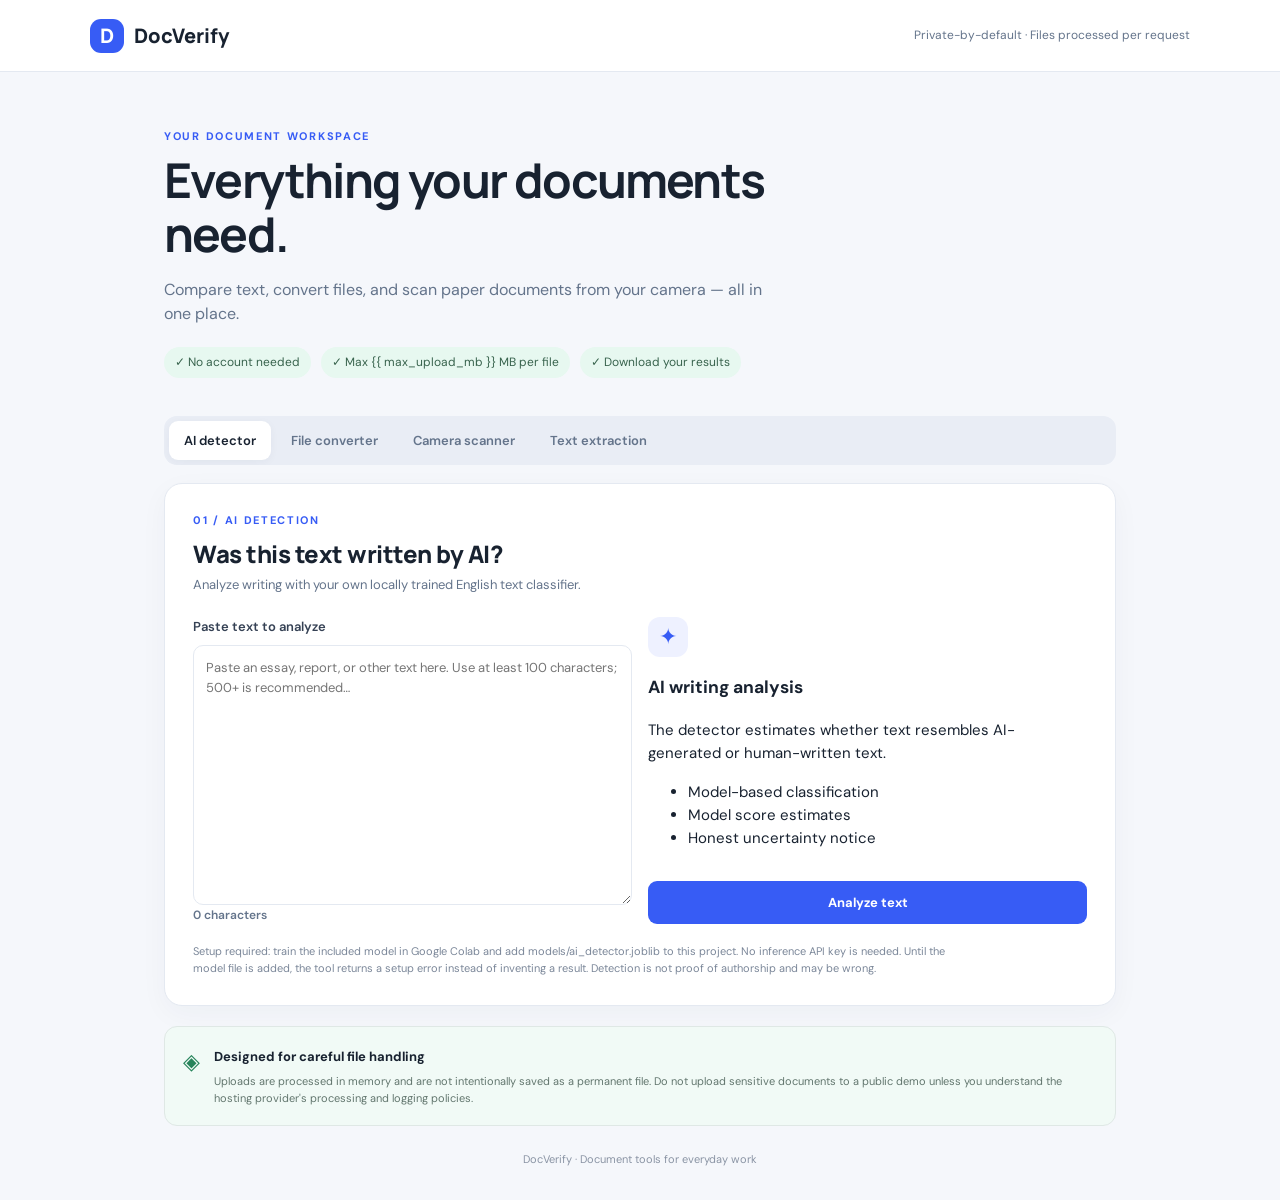
==== templates/index.html @ ef652e16 "Add trained AI text detector" ====
<!doctype html>
<html lang="en">
<head>
  <meta charset="utf-8">
  <meta name="viewport" content="width=device-width,initial-scale=1">
  <meta name="theme-color" content="#f5f7fb">
  <title>DocVerify — Document Toolkit</title>
  <link rel="stylesheet" href="/static/style.css">
</head>
<body>
<header class="topbar">
  <a class="brand" href="/"> <span class="brand-mark">D</span> DocVerify</a>
  <span class="top-note">Private-by-default · Files processed per request</span>
</header>
<main class="wrap">
  <section class="hero">
    <p class="eyebrow">YOUR DOCUMENT WORKSPACE</p>
    <h1>Everything your documents need.</h1>
    <p class="subtitle">Compare text, convert files, and scan paper documents from your camera — all in one place.</p>
    <div class="hero-pills"><span>✓ No account needed</span><span>✓ Max {{ max_upload_mb }} MB per file</span><span>✓ Download your results</span></div>
  </section>

  <nav class="tabs" aria-label="Tools">
    <button class="tab active" data-panel="detect">AI detector</button>
    <button class="tab" data-panel="convert">File converter</button>
    <button class="tab" data-panel="camera">Camera scanner</button>
    <button class="tab" data-panel="extract">Text extraction</button>
  </nav>

  <section class="panel active" id="panel-detect">
    <div class="section-head"><div><p class="eyebrow">01 / AI DETECTION</p><h2>Was this text written by AI?</h2><p>Analyze writing with your own locally trained English text classifier.</p></div></div>
    <div class="two-col">
      <label>Paste text to analyze<textarea id="aiText" rows="12" placeholder="Paste an essay, report, or other text here. Use at least 100 characters; 500+ is recommended…"></textarea><span id="aiCharCount" class="file-label">0 characters</span></label>
      <div class="detector-info">
        <div class="tool-icon">✦</div><h3>AI writing analysis</h3>
        <p>The detector estimates whether text resembles AI-generated or human-written text.</p>
        <ul><li>Model-based classification</li><li>Model score estimates</li><li>Honest uncertainty notice</li></ul>
        <button class="primary full" id="detectAiBtn">Analyze text</button>
      </div>
    </div>
    <div id="aiResult" class="result hidden" aria-live="polite"></div>
    <p class="fineprint">Setup required: train the included model in Google Colab and add models/ai_detector.joblib to this project. No inference API key is needed. Until the model file is added, the tool returns a setup error instead of inventing a result. Detection is not proof of authorship and may be wrong.</p>
  </section>

  <section class="panel" id="panel-convert">
    <div class="section-head"><div><p class="eyebrow">02 / CONVERT</p><h2>Convert your files</h2><p>Turn multiple photos into one PDF or export PDF pages as images.</p></div></div>
    <div class="convert-grid">
      <article class="tool-card">
        <div class="tool-icon">▧</div><h3>Images → PDF</h3><p>Choose up to 30 JPG, PNG, WebP, BMP, or TIFF images.</p>
        <label class="file-drop">Choose images<input id="imagesInput" type="file" accept="image/*" multiple></label>
        <p class="file-label" id="imagesLabel">No images selected</p>
        <button class="primary full" id="imagesPdfBtn">Create PDF</button>
      </article>
      <article class="tool-card">
        <div class="tool-icon">▤</div><h3>PDF → images</h3><p>Export PDF pages as PNG files bundled in a ZIP. Maximum 50 pages.</p>
        <label class="file-drop">Choose PDF<input id="pdfInput" type="file" accept=".pdf,application/pdf"></label>
        <p class="file-label" id="pdfLabel">No PDF selected</p>
        <button class="primary full" id="pdfImagesBtn">Convert PDF</button>
      </article>
    </div>
    <div id="convertResult" class="result hidden" aria-live="polite"></div>
    <p class="fineprint">DOCX/PPTX/XLSX conversion to arbitrary formats is not included yet. Supported document types can be compared or have their text extracted.</p>
  </section>

  <section class="panel" id="panel-camera">
    <div class="section-head"><div><p class="eyebrow">03 / SCAN</p><h2>Scan using your camera</h2><p>Capture multiple pages, review them, then create a single PDF.</p></div></div>
    <div class="camera-layout">
      <div class="camera-view">
        <video id="cameraVideo" autoplay playsinline muted></video>
        <div id="cameraPlaceholder" class="camera-placeholder"><span>▣</span><p>Camera preview appears here</p><small>Allow camera access when your browser asks.</small></div>
      </div>
      <div class="camera-actions">
        <button class="primary full" id="startCameraBtn">Start camera</button>
        <button class="secondary full" id="captureBtn" disabled>Capture page</button>
        <button class="secondary full" id="stopCameraBtn" disabled>Stop camera</button>
        <p id="cameraStatus" class="file-label" aria-live="polite">Camera not started.</p>
        <canvas id="captureCanvas" hidden></canvas>
      </div>
    </div>
    <div class="scan-pages"><div class="scan-heading"><h3>Captured pages</h3><span id="pageCount">0 pages</span></div><div id="pageThumbs" class="thumbs"></div></div>
    <button class="primary" id="scanPdfBtn" disabled>Download scanned PDF</button>
    <button class="secondary" id="clearPagesBtn" disabled>Clear pages</button>
    <div id="cameraResult" class="result hidden" aria-live="polite"></div>
    <p class="fineprint">Camera access usually requires HTTPS (Vercel provides it) or localhost. Scanning captures images; automatic edge detection and OCR are not enabled in this version.</p>
  </section>

  <section class="panel" id="panel-extract">
    <div class="section-head"><div><p class="eyebrow">04 / EXTRACT</p><h2>Extract text from a file</h2><p>Read text from PDF, TXT, DOCX, PPTX, and XLSX files.</p></div></div>
    <label class="file-drop extract-drop">Choose a document<input id="extractInput" type="file" accept=".pdf,.txt,.docx,.pptx,.xlsx"></label>
    <p class="file-label" id="extractLabel">No file selected</p>
    <button class="primary" id="extractBtn">Extract text</button>
    <div id="extractResult" class="result hidden" aria-live="polite"></div>
  </section>

  <section class="privacy"><span class="privacy-icon">◈</span><div><strong>Designed for careful file handling</strong><p>Uploads are processed in memory and are not intentionally saved as a permanent file. Do not upload sensitive documents to a public demo unless you understand the hosting provider's processing and logging policies.</p></div></section>
  <footer>DocVerify · Document tools for everyday work</footer>
</main>
<script src="/static/script.js" defer></script>
</body>
</html>
---- static/style.css ----
@import url('https://fonts.googleapis.com/css2?family=DM+Sans:wght@400;500;600;700&family=Manrope:wght@400;500;600;700;800&display=swap');
:root{--ink:#182230;--muted:#64748b;--line:#e4e9f1;--bg:#f5f7fb;--blue:#375cf5;--blue-dark:#2948d9;--mint:#e7f8f0;--white:#fff}
*{box-sizing:border-box}body{margin:0;background:var(--bg);color:var(--ink);font-family:'DM Sans',Arial,sans-serif;font-size:15px;line-height:1.55}.topbar{height:72px;padding:0 max(24px,calc((100vw - 1100px)/2));display:flex;align-items:center;justify-content:space-between;background:#fff;border-bottom:1px solid var(--line)}.brand{display:flex;align-items:center;gap:10px;color:var(--ink);font-family:Manrope,sans-serif;font-weight:800;font-size:20px;text-decoration:none}.brand-mark{display:grid;place-items:center;width:34px;height:34px;background:var(--blue);border-radius:11px;color:white}.top-note{font-size:12px;color:var(--muted)}.wrap{max-width:1000px;margin:0 auto;padding:44px 24px 32px}.hero{padding:12px 0 28px}.eyebrow{font-size:11px;letter-spacing:1.7px;font-weight:700;color:var(--blue);margin:0 0 8px}.hero h1{font-family:Manrope,sans-serif;font-size:clamp(32px,5vw,48px);line-height:1.13;letter-spacing:-1.8px;margin:0;max-width:700px}.subtitle{font-size:16px;color:var(--muted);max-width:620px;margin:16px 0}.hero-pills{display:flex;gap:10px;flex-wrap:wrap;margin-top:20px}.hero-pills span{font-size:12px;color:#38634d;background:var(--mint);border-radius:20px;padding:6px 11px}.tabs{display:flex;gap:5px;background:#e9edf5;padding:5px;border-radius:13px;overflow:auto;margin:10px 0 18px}.tab,.subtab{border:0;background:transparent;padding:11px 15px;border-radius:9px;white-space:nowrap;color:#64748b;font:600 13px 'DM Sans',sans-serif;cursor:pointer}.tab.active,.subtab.active{background:#fff;color:var(--ink);box-shadow:0 2px 8px #17233b0b}.panel{display:none;background:#fff;border:1px solid var(--line);border-radius:18px;padding:28px;box-shadow:0 8px 28px #1d31500a}.panel.active{display:block}.section-head{display:flex;justify-content:space-between;gap:16px;margin-bottom:22px}.section-head h2{font:800 24px Manrope,sans-serif;letter-spacing:-.5px;margin:0 0 5px}.section-head p:not(.eyebrow){margin:0;color:var(--muted);font-size:13px}.mode-switch{display:inline-flex;background:#f0f3f8;padding:4px;border-radius:10px;margin-bottom:18px}.subtab{padding:8px 12px}.two-col{display:grid;grid-template-columns:1fr 1fr;gap:16px}.two-col label,label{display:block;font-size:13px;font-weight:600;color:#354154}.two-col textarea{display:block;width:100%;resize:vertical;min-height:170px;border:1px solid var(--line);border-radius:10px;padding:12px;margin-top:8px;font:13px/1.5 'DM Sans',sans-serif;outline:none}.two-col textarea:focus,input:focus{border-color:#8da1ff;box-shadow:0 0 0 3px #375cf51a}input[type=file]{display:block;width:100%;margin-top:12px;font-size:12px;color:var(--muted)}.primary,.secondary{font:700 13px 'DM Sans',sans-serif;border-radius:9px;padding:12px 17px;cursor:pointer;border:1px solid transparent;margin:16px 8px 0 0}.primary{background:var(--blue);color:white}.primary:hover{background:var(--blue-dark)}.secondary{background:white;border-color:var(--line);color:var(--ink)}button:disabled{opacity:.45;cursor:not-allowed}.hidden{display:none!important}.fineprint{font-size:11px;color:#7b8799;margin:18px 0 0;max-width:760px}.result{border:1px solid #dbe4ff;background:#f7f9ff;padding:16px;border-radius:12px;margin-top:18px;overflow-wrap:anywhere}.result h3{font-size:16px;margin:0 0 8px}.result p{margin:5px 0}.score{font:800 32px Manrope,sans-serif;color:var(--blue)}.passage{padding:10px 12px;background:#fff;border:1px solid var(--line);border-radius:8px;margin-top:8px;font-size:12px}.convert-grid{display:grid;grid-template-columns:1fr 1fr;gap:16px}.tool-card{border:1px solid var(--line);border-radius:13px;padding:20px}.tool-icon{width:40px;height:40px;border-radius:12px;background:#eef1ff;color:var(--blue);display:grid;place-items:center;font-size:22px}.tool-card h3{margin:13px 0 4px;font:700 16px Manrope,sans-serif}.tool-card p{font-size:12px;color:var(--muted);min-height:40px}.file-drop{display:inline-block;background:#f4f6ff;border:1px dashed #b8c5ff;border-radius:9px;padding:11px 13px;color:var(--blue);font-size:12px;cursor:pointer}.file-drop input{max-width:100%;font-size:11px}.full{width:100%;margin-right:0}.file-label{font-size:12px;color:var(--muted);overflow-wrap:anywhere}.camera-layout{display:grid;grid-template-columns:minmax(0,1.5fr) minmax(180px,.7fr);gap:18px}.camera-view{position:relative;min-height:250px;background:#101827;border-radius:13px;overflow:hidden;display:grid;place-items:center}.camera-view video{width:100%;height:100%;max-height:440px;object-fit:contain;display:none}.camera-view video.running{display:block}.camera-placeholder{color:#cbd5e1;text-align:center;padding:30px}.camera-placeholder span{font-size:34px}.camera-placeholder p{margin:8px 0 2px}.camera-placeholder small{font-size:11px;color:#94a3b8}.camera-actions .primary,.camera-actions .secondary{margin-top:0;margin-bottom:9px}.scan-pages{margin:24px 0 8px}.scan-heading{display:flex;align-items:center;justify-content:space-between}.scan-heading h3{font:700 15px Manrope,sans-serif}.scan-heading span{font-size:12px;color:var(--muted)}.thumbs{display:flex;gap:10px;flex-wrap:wrap}.thumb{position:relative;width:85px;height:105px;border:1px solid var(--line);border-radius:8px;overflow:hidden;background:#f8fafc}.thumb img{width:100%;height:100%;object-fit:cover}.thumb button{position:absolute;right:3px;top:3px;border:0;border-radius:50%;width:22px;height:22px;background:#182230d9;color:#fff;cursor:pointer}.extract-drop{margin:3px 0 8px}.privacy{display:flex;gap:14px;padding:18px;margin-top:20px;border:1px solid #dfe8e5;background:#f1faf6;border-radius:13px}.privacy-icon{color:#27845b;font-size:22px}.privacy strong{font-size:13px}.privacy p{font-size:11px;color:#62766e;margin:4px 0 0}.wrap footer{text-align:center;color:#8a94a4;font-size:11px;padding:25px 0 0}.passages-title{margin-top:16px;font-weight:700;font-size:13px}
@media(max-width:650px){.topbar{padding:0 18px;height:62px}.top-note{display:none}.wrap{padding:28px 14px}.hero h1{letter-spacing:-1px}.panel{padding:19px 15px}.tabs{margin-left:-2px;margin-right:-2px}.tab{padding:10px 12px}.two-col,.convert-grid,.camera-layout{grid-template-columns:1fr}.two-col textarea{min-height:130px}.camera-view{min-height:210px}.hero-pills{gap:6px}.hero-pills span{font-size:10px}}
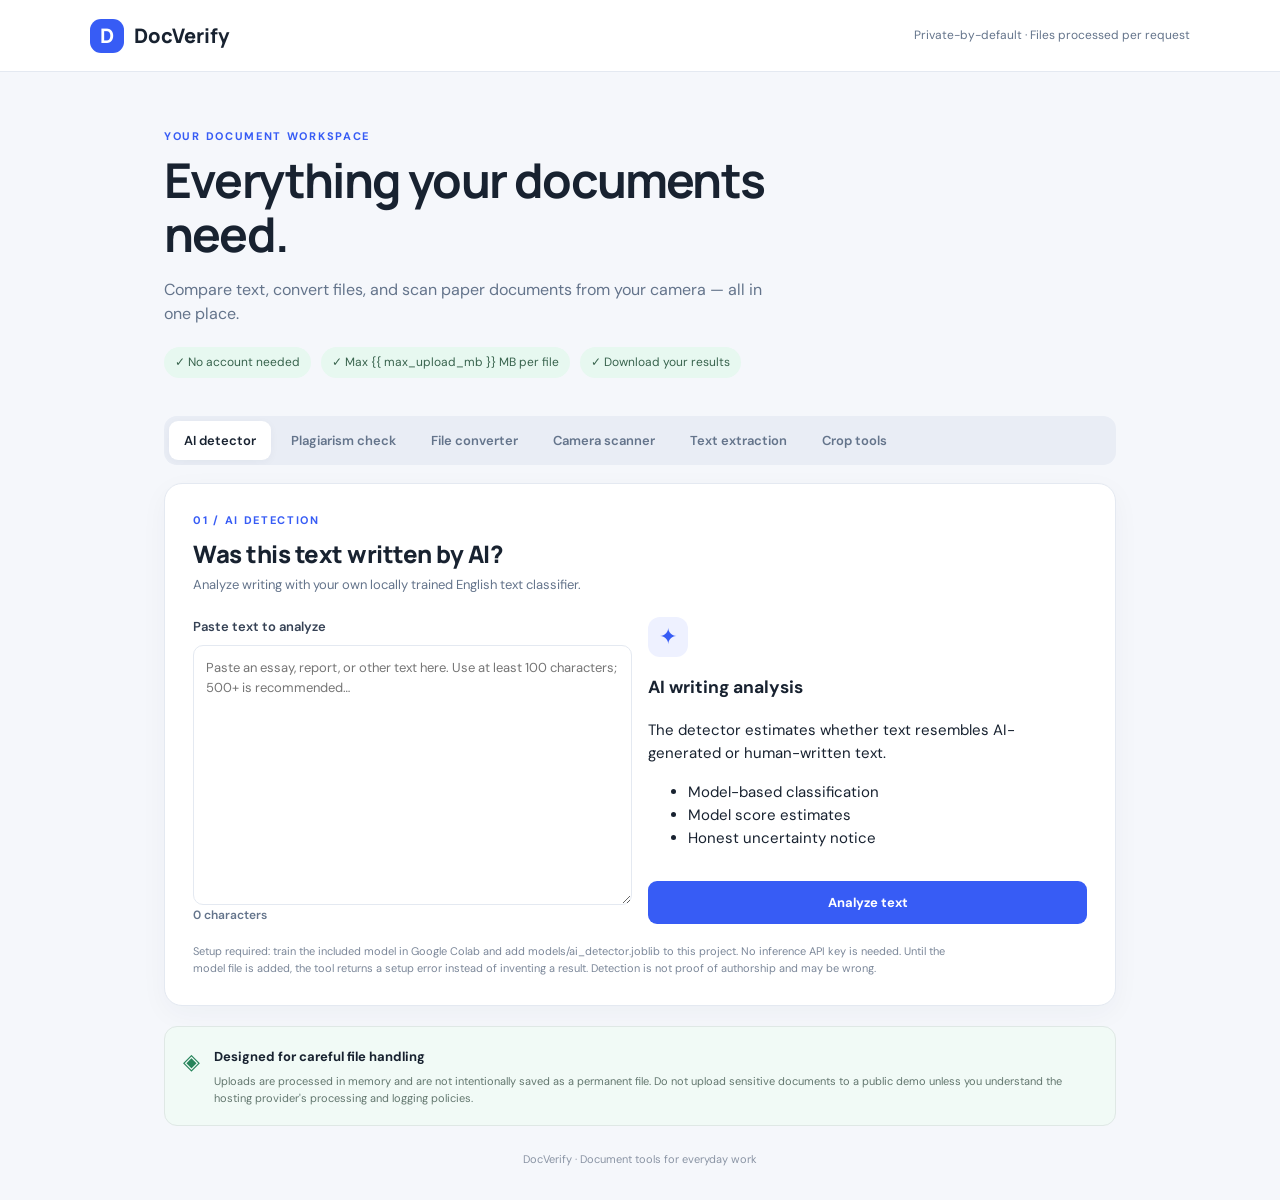
==== commit 0f923378: "Add document comparison, conversion and cropping" ====
--- a/templates/index.html
+++ b/templates/index.html
@@ -22,9 +22,11 @@
 
   <nav class="tabs" aria-label="Tools">
     <button class="tab active" data-panel="detect">AI detector</button>
+    <button class="tab" data-panel="plagiarism">Plagiarism check</button>
     <button class="tab" data-panel="convert">File converter</button>
     <button class="tab" data-panel="camera">Camera scanner</button>
     <button class="tab" data-panel="extract">Text extraction</button>
+    <button class="tab" data-panel="crop">Crop tools</button>
   </nav>
 
   <section class="panel active" id="panel-detect">
@@ -43,7 +45,7 @@
   </section>
 
   <section class="panel" id="panel-convert">
-    <div class="section-head"><div><p class="eyebrow">02 / CONVERT</p><h2>Convert your files</h2><p>Turn multiple photos into one PDF or export PDF pages as images.</p></div></div>
+    <div class="section-head"><div><p class="eyebrow">02 / CONVERT</p><h2>Convert your files</h2><p>Convert text-extractable documents to TXT, DOCX, or PDF; also convert images and PDF pages.</p></div></div>
     <div class="convert-grid">
       <article class="tool-card">
         <div class="tool-icon">▧</div><h3>Images → PDF</h3><p>Choose up to 30 JPG, PNG, WebP, BMP, or TIFF images.</p>
@@ -58,8 +60,22 @@
         <button class="primary full" id="pdfImagesBtn">Convert PDF</button>
       </article>
     </div>
+    <article class="tool-card conversion-card">
+      <div class="tool-icon">⇄</div><h3>Document → TXT / DOCX / PDF</h3><p>Extract text from PDF, DOCX, TXT, PPTX, XLSX, or ODT and save it as TXT, DOCX, or PDF.</p>
+      <label class="file-drop">Choose document<input id="convertDocInput" type="file" accept=".pdf,.docx,.txt,.pptx,.xlsx,.odt"></label><p class="file-label" id="convertDocLabel">No document selected</p>
+      <label>Output format<select id="convertTarget"><option value="docx">Word document (.docx)</option><option value="pdf">PDF (.pdf)</option><option value="txt">Plain text (.txt)</option></select></label>
+      <button class="primary full" id="convertDocBtn">Convert document</button>
+    </article>
     <div id="convertResult" class="result hidden" aria-live="polite"></div>
-    <p class="fineprint">DOCX/PPTX/XLSX conversion to arbitrary formats is not included yet. Supported document types can be compared or have their text extracted.</p>
+    <p class="fineprint">Conversions are text-oriented and may not preserve complex formatting, charts, comments, embedded objects, or spreadsheet layouts. Legacy .doc and layout-perfect DOCX-to-PDF conversion are not included in this serverless version.</p>
+  </section>
+
+
+  <section class="panel" id="panel-plagiarism">
+    <div class="section-head"><div><p class="eyebrow">02 / PLAGIARISM CHECK</p><h2>Compare two documents</h2><p>Upload two supported documents to find shared passages and estimate text overlap.</p></div></div>
+    <div class="two-col"><label>Original / reference document<input id="plagFile1" type="file" accept=".pdf,.txt,.docx,.pptx,.xlsx,.odt"></label><label>Document to compare<input id="plagFile2" type="file" accept=".pdf,.txt,.docx,.pptx,.xlsx,.odt"></label></div>
+    <button class="primary" id="plagCompareBtn">Compare documents</button><div id="plagResult" class="result hidden" aria-live="polite"></div>
+    <p class="fineprint">This compares only the two uploaded files. It does not search the internet or academic databases. Similarity alone is not proof of plagiarism. Scanned PDFs need OCR first.</p>
   </section>
 
   <section class="panel" id="panel-camera">
@@ -85,11 +101,21 @@
   </section>
 
   <section class="panel" id="panel-extract">
-    <div class="section-head"><div><p class="eyebrow">04 / EXTRACT</p><h2>Extract text from a file</h2><p>Read text from PDF, TXT, DOCX, PPTX, and XLSX files.</p></div></div>
-    <label class="file-drop extract-drop">Choose a document<input id="extractInput" type="file" accept=".pdf,.txt,.docx,.pptx,.xlsx"></label>
+    <div class="section-head"><div><p class="eyebrow">04 / EXTRACT</p><h2>Extract text from a file</h2><p>Read text from PDF, TXT, DOCX, PPTX, XLSX, and ODT files.</p></div></div>
+    <label class="file-drop extract-drop">Choose a document<input id="extractInput" type="file" accept=".pdf,.txt,.docx,.pptx,.xlsx,.odt"></label>
     <p class="file-label" id="extractLabel">No file selected</p>
     <button class="primary" id="extractBtn">Extract text</button>
     <div id="extractResult" class="result hidden" aria-live="polite"></div>
+  </section>
+
+
+  <section class="panel" id="panel-crop">
+    <div class="section-head"><div><p class="eyebrow">06 / CROP</p><h2>Crop a PDF page or image</h2><p>Trim margins by percentage and download a cropped copy.</p></div></div>
+    <label class="file-drop">Choose PDF or image<input id="cropInput" type="file" accept=".pdf,image/*"></label><p id="cropLabel" class="file-label">No file selected</p>
+    <div class="crop-fields"><label>Left margin (%)<input id="cropLeft" type="number" min="0" max="44" value="5"></label><label>Top margin (%)<input id="cropTop" type="number" min="0" max="44" value="5"></label><label>Right margin (%)<input id="cropRight" type="number" min="0" max="44" value="5"></label><label>Bottom margin (%)<input id="cropBottom" type="number" min="0" max="44" value="5"></label></div>
+    <label id="cropPageWrap">PDF page number or "all" (ignored for images)<input id="cropPage" type="text" value="all" maxlength="10"></label>
+    <button class="primary" id="cropBtn">Crop and download</button><div id="cropResult" class="result hidden" aria-live="polite"></div>
+    <p class="fineprint">This version crops by margins rather than a drag-to-select rectangle. PDF crop boxes change the visible page area; they do not securely erase the underlying original content.</p>
   </section>
 
   <section class="privacy"><span class="privacy-icon">◈</span><div><strong>Designed for careful file handling</strong><p>Uploads are processed in memory and are not intentionally saved as a permanent file. Do not upload sensitive documents to a public demo unless you understand the hosting provider's processing and logging policies.</p></div></section>
--- a/static/style.css
+++ b/static/style.css
@@ -2,3 +2,5 @@
 :root{--ink:#182230;--muted:#64748b;--line:#e4e9f1;--bg:#f5f7fb;--blue:#375cf5;--blue-dark:#2948d9;--mint:#e7f8f0;--white:#fff}
 *{box-sizing:border-box}body{margin:0;background:var(--bg);color:var(--ink);font-family:'DM Sans',Arial,sans-serif;font-size:15px;line-height:1.55}.topbar{height:72px;padding:0 max(24px,calc((100vw - 1100px)/2));display:flex;align-items:center;justify-content:space-between;background:#fff;border-bottom:1px solid var(--line)}.brand{display:flex;align-items:center;gap:10px;color:var(--ink);font-family:Manrope,sans-serif;font-weight:800;font-size:20px;text-decoration:none}.brand-mark{display:grid;place-items:center;width:34px;height:34px;background:var(--blue);border-radius:11px;color:white}.top-note{font-size:12px;color:var(--muted)}.wrap{max-width:1000px;margin:0 auto;padding:44px 24px 32px}.hero{padding:12px 0 28px}.eyebrow{font-size:11px;letter-spacing:1.7px;font-weight:700;color:var(--blue);margin:0 0 8px}.hero h1{font-family:Manrope,sans-serif;font-size:clamp(32px,5vw,48px);line-height:1.13;letter-spacing:-1.8px;margin:0;max-width:700px}.subtitle{font-size:16px;color:var(--muted);max-width:620px;margin:16px 0}.hero-pills{display:flex;gap:10px;flex-wrap:wrap;margin-top:20px}.hero-pills span{font-size:12px;color:#38634d;background:var(--mint);border-radius:20px;padding:6px 11px}.tabs{display:flex;gap:5px;background:#e9edf5;padding:5px;border-radius:13px;overflow:auto;margin:10px 0 18px}.tab,.subtab{border:0;background:transparent;padding:11px 15px;border-radius:9px;white-space:nowrap;color:#64748b;font:600 13px 'DM Sans',sans-serif;cursor:pointer}.tab.active,.subtab.active{background:#fff;color:var(--ink);box-shadow:0 2px 8px #17233b0b}.panel{display:none;background:#fff;border:1px solid var(--line);border-radius:18px;padding:28px;box-shadow:0 8px 28px #1d31500a}.panel.active{display:block}.section-head{display:flex;justify-content:space-between;gap:16px;margin-bottom:22px}.section-head h2{font:800 24px Manrope,sans-serif;letter-spacing:-.5px;margin:0 0 5px}.section-head p:not(.eyebrow){margin:0;color:var(--muted);font-size:13px}.mode-switch{display:inline-flex;background:#f0f3f8;padding:4px;border-radius:10px;margin-bottom:18px}.subtab{padding:8px 12px}.two-col{display:grid;grid-template-columns:1fr 1fr;gap:16px}.two-col label,label{display:block;font-size:13px;font-weight:600;color:#354154}.two-col textarea{display:block;width:100%;resize:vertical;min-height:170px;border:1px solid var(--line);border-radius:10px;padding:12px;margin-top:8px;font:13px/1.5 'DM Sans',sans-serif;outline:none}.two-col textarea:focus,input:focus{border-color:#8da1ff;box-shadow:0 0 0 3px #375cf51a}input[type=file]{display:block;width:100%;margin-top:12px;font-size:12px;color:var(--muted)}.primary,.secondary{font:700 13px 'DM Sans',sans-serif;border-radius:9px;padding:12px 17px;cursor:pointer;border:1px solid transparent;margin:16px 8px 0 0}.primary{background:var(--blue);color:white}.primary:hover{background:var(--blue-dark)}.secondary{background:white;border-color:var(--line);color:var(--ink)}button:disabled{opacity:.45;cursor:not-allowed}.hidden{display:none!important}.fineprint{font-size:11px;color:#7b8799;margin:18px 0 0;max-width:760px}.result{border:1px solid #dbe4ff;background:#f7f9ff;padding:16px;border-radius:12px;margin-top:18px;overflow-wrap:anywhere}.result h3{font-size:16px;margin:0 0 8px}.result p{margin:5px 0}.score{font:800 32px Manrope,sans-serif;color:var(--blue)}.passage{padding:10px 12px;background:#fff;border:1px solid var(--line);border-radius:8px;margin-top:8px;font-size:12px}.convert-grid{display:grid;grid-template-columns:1fr 1fr;gap:16px}.tool-card{border:1px solid var(--line);border-radius:13px;padding:20px}.tool-icon{width:40px;height:40px;border-radius:12px;background:#eef1ff;color:var(--blue);display:grid;place-items:center;font-size:22px}.tool-card h3{margin:13px 0 4px;font:700 16px Manrope,sans-serif}.tool-card p{font-size:12px;color:var(--muted);min-height:40px}.file-drop{display:inline-block;background:#f4f6ff;border:1px dashed #b8c5ff;border-radius:9px;padding:11px 13px;color:var(--blue);font-size:12px;cursor:pointer}.file-drop input{max-width:100%;font-size:11px}.full{width:100%;margin-right:0}.file-label{font-size:12px;color:var(--muted);overflow-wrap:anywhere}.camera-layout{display:grid;grid-template-columns:minmax(0,1.5fr) minmax(180px,.7fr);gap:18px}.camera-view{position:relative;min-height:250px;background:#101827;border-radius:13px;overflow:hidden;display:grid;place-items:center}.camera-view video{width:100%;height:100%;max-height:440px;object-fit:contain;display:none}.camera-view video.running{display:block}.camera-placeholder{color:#cbd5e1;text-align:center;padding:30px}.camera-placeholder span{font-size:34px}.camera-placeholder p{margin:8px 0 2px}.camera-placeholder small{font-size:11px;color:#94a3b8}.camera-actions .primary,.camera-actions .secondary{margin-top:0;margin-bottom:9px}.scan-pages{margin:24px 0 8px}.scan-heading{display:flex;align-items:center;justify-content:space-between}.scan-heading h3{font:700 15px Manrope,sans-serif}.scan-heading span{font-size:12px;color:var(--muted)}.thumbs{display:flex;gap:10px;flex-wrap:wrap}.thumb{position:relative;width:85px;height:105px;border:1px solid var(--line);border-radius:8px;overflow:hidden;background:#f8fafc}.thumb img{width:100%;height:100%;object-fit:cover}.thumb button{position:absolute;right:3px;top:3px;border:0;border-radius:50%;width:22px;height:22px;background:#182230d9;color:#fff;cursor:pointer}.extract-drop{margin:3px 0 8px}.privacy{display:flex;gap:14px;padding:18px;margin-top:20px;border:1px solid #dfe8e5;background:#f1faf6;border-radius:13px}.privacy-icon{color:#27845b;font-size:22px}.privacy strong{font-size:13px}.privacy p{font-size:11px;color:#62766e;margin:4px 0 0}.wrap footer{text-align:center;color:#8a94a4;font-size:11px;padding:25px 0 0}.passages-title{margin-top:16px;font-weight:700;font-size:13px}
 @media(max-width:650px){.topbar{padding:0 18px;height:62px}.top-note{display:none}.wrap{padding:28px 14px}.hero h1{letter-spacing:-1px}.panel{padding:19px 15px}.tabs{margin-left:-2px;margin-right:-2px}.tab{padding:10px 12px}.two-col,.convert-grid,.camera-layout{grid-template-columns:1fr}.two-col textarea{min-height:130px}.camera-view{min-height:210px}.hero-pills{gap:6px}.hero-pills span{font-size:10px}}
+
+.conversion-card{margin-top:16px}.two-col input[type=file]{display:block;width:100%;margin-top:12px;font-size:12px;color:var(--muted)}label select,label input[type=number],label input[type=text]{display:block;width:100%;margin-top:8px;padding:10px;border:1px solid var(--line);border-radius:8px;background:#fff;color:var(--ink);font:13px 'DM Sans',sans-serif}.crop-fields{display:grid;grid-template-columns:repeat(4,minmax(0,1fr));gap:12px;margin:16px 0}#cropPageWrap{max-width:320px;margin-top:14px}@media(max-width:650px){.crop-fields{grid-template-columns:repeat(2,minmax(0,1fr))}}
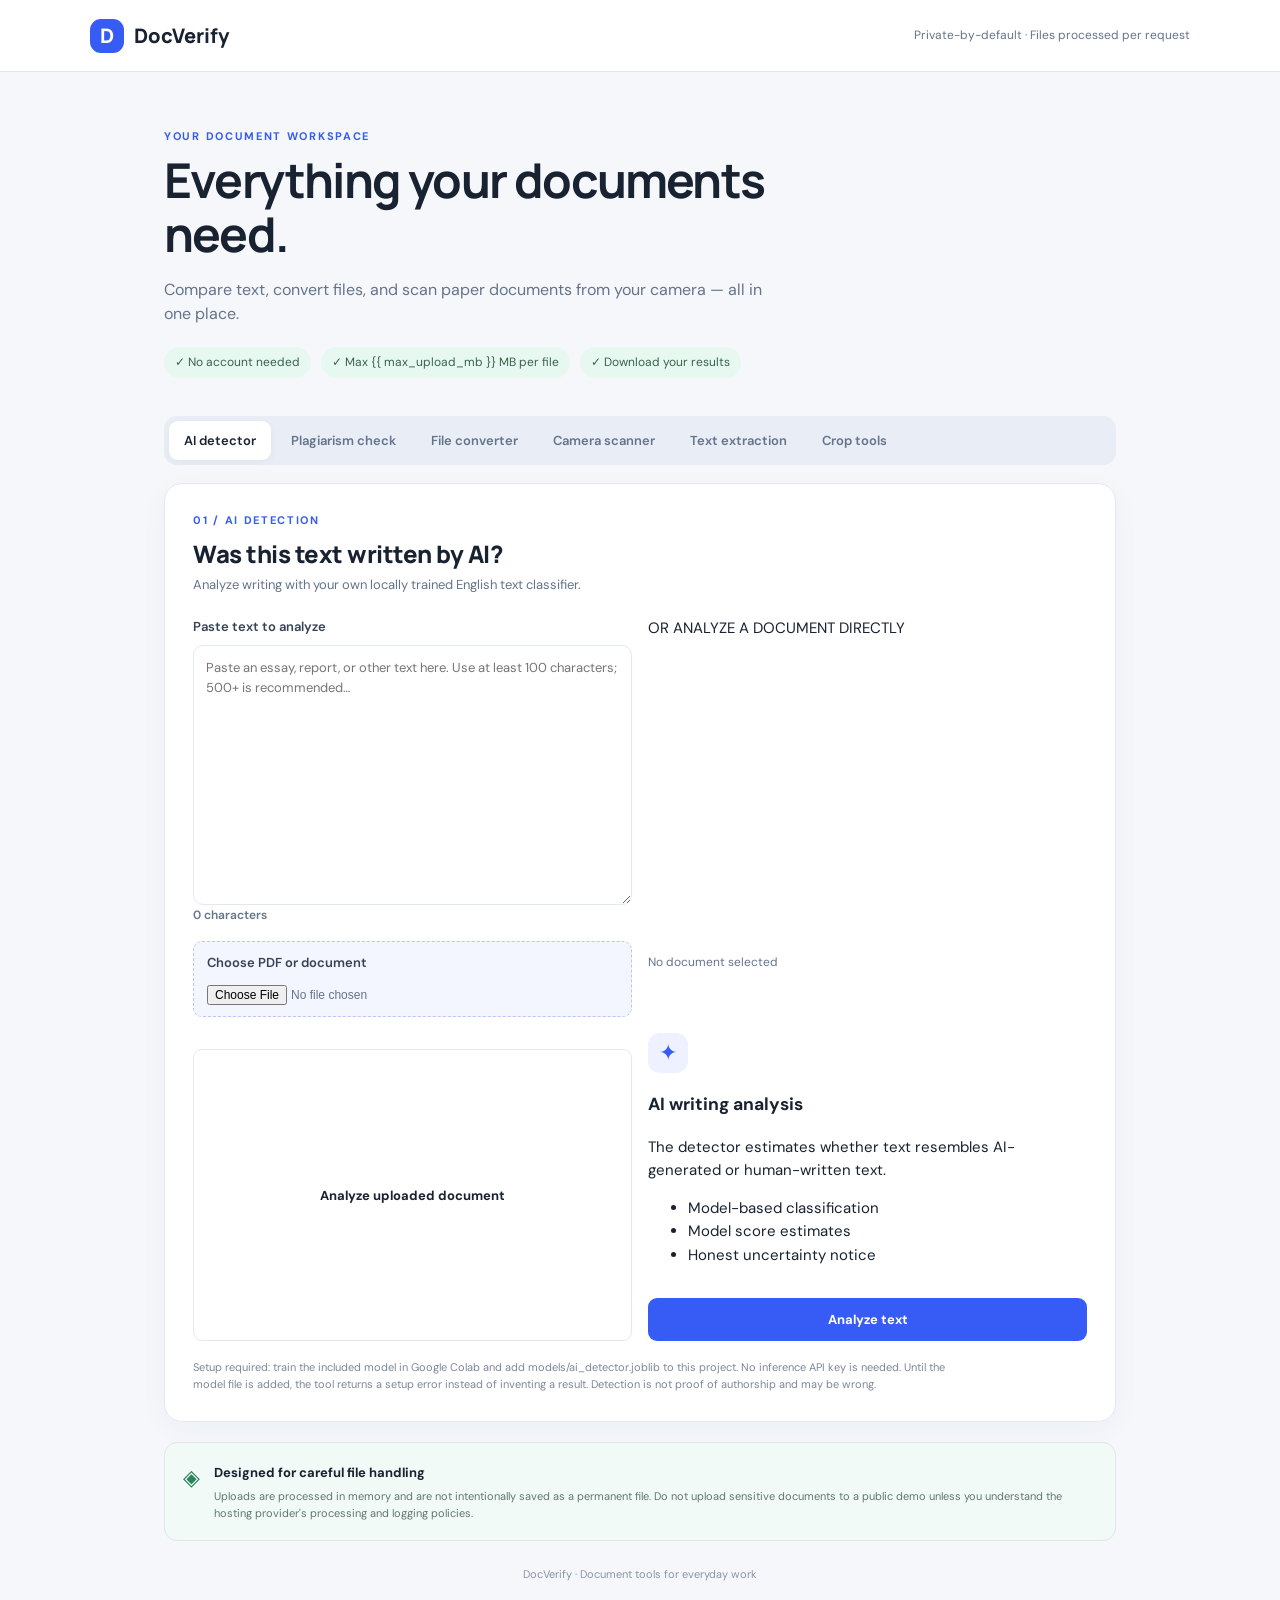
==== commit 438e8db7: "Add direct PDF AI detection and document tools" ====
--- a/templates/index.html
+++ b/templates/index.html
@@ -33,6 +33,10 @@
     <div class="section-head"><div><p class="eyebrow">01 / AI DETECTION</p><h2>Was this text written by AI?</h2><p>Analyze writing with your own locally trained English text classifier.</p></div></div>
     <div class="two-col">
       <label>Paste text to analyze<textarea id="aiText" rows="12" placeholder="Paste an essay, report, or other text here. Use at least 100 characters; 500+ is recommended…"></textarea><span id="aiCharCount" class="file-label">0 characters</span></label>
+      <div class="or-divider"><span>OR ANALYZE A DOCUMENT DIRECTLY</span></div>
+      <label class="file-drop">Choose PDF or document<input id="aiFileInput" type="file" accept=".pdf,.txt,.docx,.pptx,.xlsx,.odt,application/pdf,text/plain"></label>
+      <p id="aiFileLabel" class="file-label">No document selected</p>
+      <button class="secondary full" id="detectFileBtn" type="button">Analyze uploaded document</button>
       <div class="detector-info">
         <div class="tool-icon">✦</div><h3>AI writing analysis</h3>
         <p>The detector estimates whether text resembles AI-generated or human-written text.</p>
